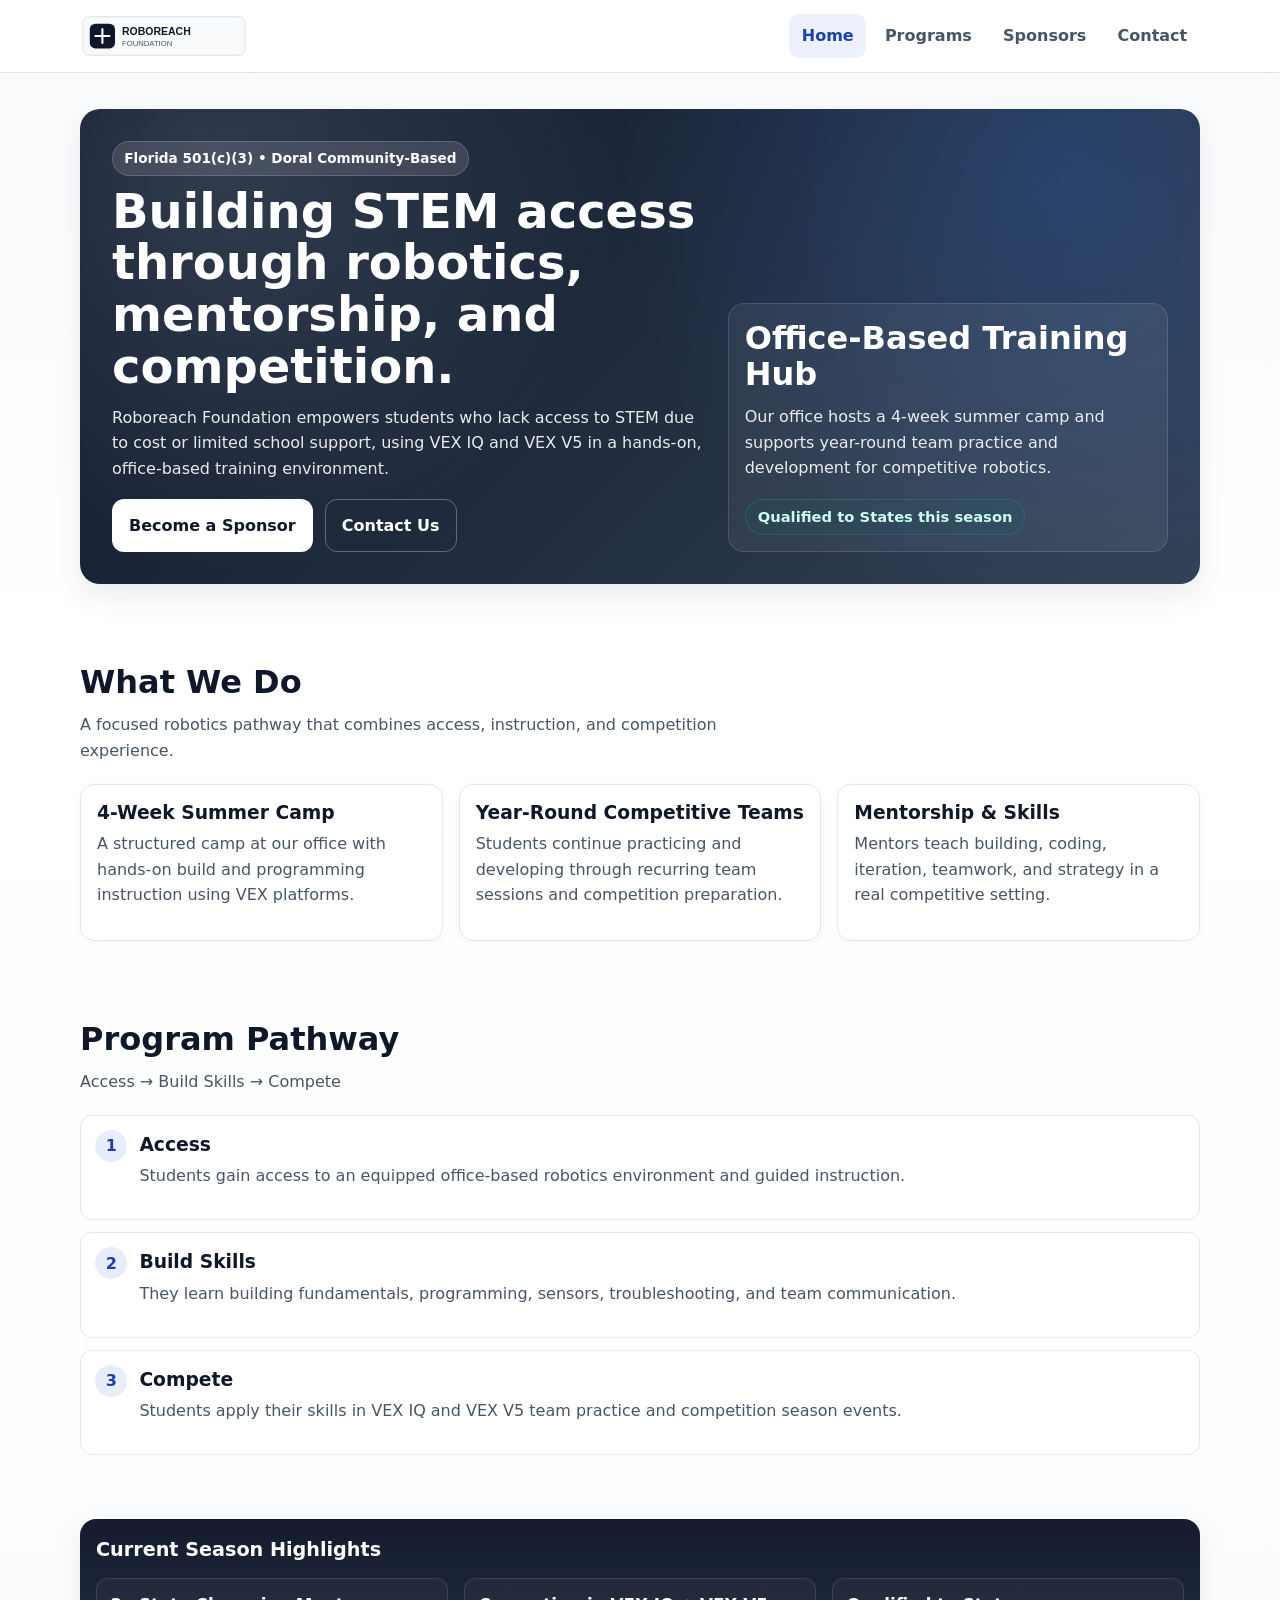
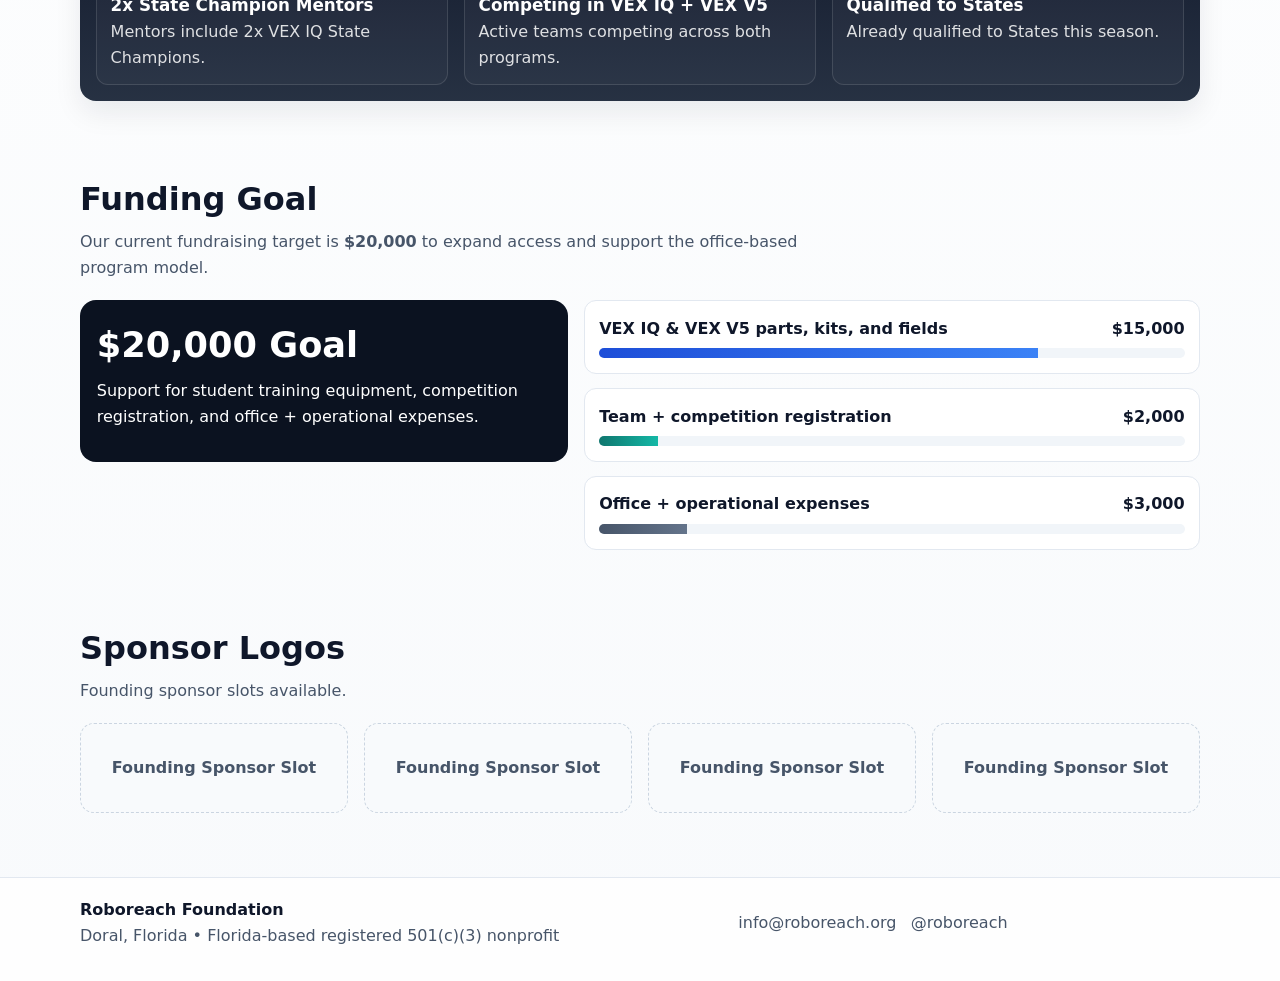
==== index.html @ c22c1e04 "Initial website commit" ====
<!DOCTYPE html>
<html lang="en">
<head>
  <meta charset="UTF-8">
  <meta name="viewport" content="width=device-width, initial-scale=1">
  <title>Roboreach Foundation | STEM Access Through Robotics</title>
  <meta name="description" content="Roboreach Foundation is a Florida-based 501(c)(3) nonprofit in Doral empowering students with STEM access through VEX IQ and VEX V5 camps, team practice, and mentorship.">
  <meta property="og:title" content="Roboreach Foundation">
  <meta property="og:description" content="Sponsor student robotics access in Doral, Florida through hands-on VEX IQ and VEX V5 programs.">
  <meta property="og:type" content="website">
  <meta property="og:url" content="https://www.roboreach.org/">
  <meta property="og:image" content="assets/hero-placeholder.jpg">
  <link rel="stylesheet" href="styles.css">
  <script src="script.js" defer></script>
</head>
<body>
  <a class="skip-link" href="#main-content">Skip to content</a>
  <header class="site-header">
    <div class="container nav-wrap">
      <a class="brand" href="index.html" aria-label="Roboreach Foundation home">
        <img src="assets/logo-placeholder.svg" alt="Roboreach Foundation logo placeholder">
      </a>
      <button class="nav-toggle" aria-expanded="false" aria-controls="site-nav" aria-label="Toggle navigation">
        <span aria-hidden="true"></span>
      </button>
      <nav id="site-nav" class="nav-links" aria-label="Primary navigation">
        <ul>
          <li><a class="active" href="index.html" aria-current="page">Home</a></li>
          <li><a href="programs.html">Programs</a></li>
          <li><a href="sponsors.html">Sponsors</a></li>
          <li><a href="contact.html">Contact</a></li>
        </ul>
      </nav>
    </div>
  </header>

  <main id="main-content">
    <section class="hero section">
      <div class="container">
        <div class="hero-card">
          <div class="hero-grid">
            <div>
              <div class="eyebrow">Florida 501(c)(3) • Doral Community-Based</div>
              <h1>Building STEM access through robotics, mentorship, and competition.</h1>
              <p>
                Roboreach Foundation empowers students who lack access to STEM due to cost or limited school support,
                using VEX IQ and VEX V5 in a hands-on, office-based training environment.
              </p>
              <div class="cta-row">
                <a class="btn btn-primary" href="sponsors.html">Become a Sponsor</a>
                <a class="btn btn-secondary" href="contact.html">Contact Us</a>
              </div>
            </div>
            <aside class="hero-side" aria-label="Program snapshot">
              <h2 class="section-title" style="margin-top:0; color:#fff;">Office-Based Training Hub</h2>
              <p>
                Our office hosts a 4-week summer camp and supports year-round team practice and development for competitive robotics.
              </p>
              <div class="badge-line">Qualified to States this season</div>
            </aside>
          </div>
        </div>
      </div>
    </section>

    <section class="section">
      <div class="container">
        <h2 class="section-title">What We Do</h2>
        <p class="section-subtitle">A focused robotics pathway that combines access, instruction, and competition experience.</p>
        <div class="grid-3">
          <article class="card">
            <h3>4-Week Summer Camp</h3>
            <p class="muted">A structured camp at our office with hands-on build and programming instruction using VEX platforms.</p>
          </article>
          <article class="card">
            <h3>Year-Round Competitive Teams</h3>
            <p class="muted">Students continue practicing and developing through recurring team sessions and competition preparation.</p>
          </article>
          <article class="card">
            <h3>Mentorship &amp; Skills</h3>
            <p class="muted">Mentors teach building, coding, iteration, teamwork, and strategy in a real competitive setting.</p>
          </article>
        </div>
      </div>
    </section>

    <section class="section tight">
      <div class="container">
        <h2 class="section-title">Program Pathway</h2>
        <p class="section-subtitle">Access → Build Skills → Compete</p>
        <div class="pathway">
          <div class="path-step">
            <div class="num" aria-hidden="true">1</div>
            <div>
              <h3>Access</h3>
              <p class="muted">Students gain access to an equipped office-based robotics environment and guided instruction.</p>
            </div>
          </div>
          <div class="path-step">
            <div class="num" aria-hidden="true">2</div>
            <div>
              <h3>Build Skills</h3>
              <p class="muted">They learn building fundamentals, programming, sensors, troubleshooting, and team communication.</p>
            </div>
          </div>
          <div class="path-step">
            <div class="num" aria-hidden="true">3</div>
            <div>
              <h3>Compete</h3>
              <p class="muted">Students apply their skills in VEX IQ and VEX V5 team practice and competition season events.</p>
            </div>
          </div>
        </div>
      </div>
    </section>

    <section class="section tight">
      <div class="container">
        <div class="highlights-strip">
          <h2>Current Season Highlights</h2>
          <div class="highlight-items">
            <div class="highlight-item">
              <strong>2x State Champion Mentors</strong>
              <span style="color:rgba(255,255,255,.85);">Mentors include 2x VEX IQ State Champions.</span>
            </div>
            <div class="highlight-item">
              <strong>Competing in VEX IQ + VEX V5</strong>
              <span style="color:rgba(255,255,255,.85);">Active teams competing across both programs.</span>
            </div>
            <div class="highlight-item">
              <strong>Qualified to States</strong>
              <span style="color:rgba(255,255,255,.85);">Already qualified to States this season.</span>
            </div>
          </div>
        </div>
      </div>
    </section>

    <section class="section">
      <div class="container">
        <h2 class="section-title">Funding Goal</h2>
        <p class="section-subtitle">
          Our current fundraising target is <strong>$20,000</strong> to expand access and support the office-based program model.
        </p>
        <div class="funding-grid">
          <div class="funding-summary">
            <div class="total">$20,000 Goal</div>
            <p>Support for student training equipment, competition registration, and office + operational expenses.</p>
          </div>
          <div class="funding-bars" aria-label="Funding breakdown">
            <div class="bar-row">
              <div class="label"><span>VEX IQ &amp; VEX V5 parts, kits, and fields</span><span>$15,000</span></div>
              <div class="bar-track"><div class="bar-fill" style="width:75%;" aria-hidden="true"></div></div>
            </div>
            <div class="bar-row">
              <div class="label"><span>Team + competition registration</span><span>$2,000</span></div>
              <div class="bar-track"><div class="bar-fill secondary" style="width:10%;" aria-hidden="true"></div></div>
            </div>
            <div class="bar-row">
              <div class="label"><span>Office + operational expenses</span><span>$3,000</span></div>
              <div class="bar-track"><div class="bar-fill tertiary" style="width:15%;" aria-hidden="true"></div></div>
            </div>
          </div>
        </div>
      </div>
    </section>

    <section class="section tight">
      <div class="container">
        <h2 class="section-title">Sponsor Logos</h2>
        <p class="section-subtitle">Founding sponsor slots available.</p>
        <div class="sponsor-logo-grid grid-4">
          <div class="logo-slot">Founding Sponsor Slot</div>
          <div class="logo-slot">Founding Sponsor Slot</div>
          <div class="logo-slot">Founding Sponsor Slot</div>
          <div class="logo-slot">Founding Sponsor Slot</div>
        </div>
      </div>
    </section>
  </main>

  <footer class="site-footer">
    <div class="container footer-grid">
      <div>
        <p><strong>Roboreach Foundation</strong></p>
        <p class="muted">Doral, Florida • Florida-based registered 501(c)(3) nonprofit</p>
      </div>
      <div class="footer-links" aria-label="Contact links">
        <a href="mailto:info@roboreach.org">info@roboreach.org</a>
        <a href="https://instagram.com/roboreach" target="_blank" rel="noopener noreferrer">@roboreach</a>
      </div>
    </div>
  </footer>
</body>
</html>
---- styles.css ----
:root {
  --navy: #0f172a;
  --navy-2: #1e293b;
  --slate: #475569;
  --slate-2: #64748b;
  --line: #e2e8f0;
  --bg: #f8fafc;
  --white: #fff;
  --blue: #1d4ed8;
  --blue-2: #1e40af;
  --teal: #0f766e;
  --radius: 14px;
  --shadow: 0 12px 28px rgba(15, 23, 42, 0.08);
  --max: 1120px;
  --header-h: 72px;
}

*,
*::before,
*::after { box-sizing: border-box; }

html { scroll-behavior: smooth; }
body {
  margin: 0;
  font-family: Inter, ui-sans-serif, system-ui, -apple-system, "Segoe UI", sans-serif;
  color: var(--navy);
  background: linear-gradient(180deg, var(--bg), #fff 26%, var(--bg));
  line-height: 1.6;
}

img, svg { display: block; max-width: 100%; }
a { color: inherit; text-decoration: none; }
ul { margin: 0; padding-left: 1.1rem; }
p { margin: 0 0 1rem; }

.container { width: min(100% - 2rem, var(--max)); margin: 0 auto; }
.section { padding: 3rem 0; }
.section.tight { padding: 2rem 0; }
.section-title { margin: 0 0 .7rem; line-height: 1.15; font-size: clamp(1.35rem, 2vw + .9rem, 2rem); }
.section-subtitle { color: var(--slate); max-width: 72ch; margin-bottom: 1.25rem; }
.muted { color: var(--slate); }
.sr-only {
  position: absolute; width: 1px; height: 1px; padding: 0; margin: -1px; overflow: hidden;
  clip: rect(0,0,0,0); white-space: nowrap; border: 0;
}
.skip-link { position: absolute; left: -9999px; top: auto; }
.skip-link:focus {
  left: 1rem; top: 1rem; z-index: 1000; background: #fff; padding: .5rem .75rem;
  border: 2px solid var(--blue); border-radius: 8px;
}

.site-header {
  position: sticky; top: 0; z-index: 100;
  background: rgba(255,255,255,.92);
  backdrop-filter: blur(8px);
  border-bottom: 1px solid var(--line);
}
.nav-wrap {
  min-height: var(--header-h);
  display: flex; align-items: center; justify-content: space-between; gap: 1rem;
}
.brand img { width: 168px; height: auto; }
.nav-toggle {
  width: 42px; height: 42px; border: 1px solid #cbd5e1; border-radius: 10px; background: #fff; cursor: pointer;
  display: inline-flex; align-items: center; justify-content: center;
}
.nav-toggle span, .nav-toggle span::before, .nav-toggle span::after {
  display: block; width: 18px; height: 2px; background: currentColor; border-radius: 2px; position: relative;
  transition: transform .2s ease, opacity .2s ease;
}
.nav-toggle span::before, .nav-toggle span::after { content: ""; position: absolute; left: 0; }
.nav-toggle span::before { top: -6px; }
.nav-toggle span::after { top: 6px; }
.nav-toggle[aria-expanded="true"] span { background: transparent; }
.nav-toggle[aria-expanded="true"] span::before { transform: translateY(6px) rotate(45deg); }
.nav-toggle[aria-expanded="true"] span::after { transform: translateY(-6px) rotate(-45deg); }

.nav-links {
  display: none; position: absolute; top: calc(var(--header-h) - 1px); left: 0; right: 0;
  background: rgba(255,255,255,.98); border-bottom: 1px solid var(--line); padding: .75rem 1rem 1rem;
}
.nav-links.open { display: block; }
.nav-links ul { list-style: none; padding: 0; margin: 0; display: grid; gap: .35rem; }
.nav-links a {
  display: block; padding: .7rem .85rem; border-radius: 10px; font-weight: 600; color: var(--slate);
  transition: background-color .2s ease, color .2s ease, transform .2s ease;
}
.nav-links a:hover { background: #f1f5f9; color: var(--navy); transform: translateY(-1px); }
.nav-links a.active { background: rgba(29,78,216,.08); color: var(--blue-2); }

.btn {
  display: inline-flex; align-items: center; justify-content: center; gap: .4rem;
  padding: .8rem 1rem; border-radius: 12px; border: 1px solid transparent; font-weight: 700; cursor: pointer;
  transition: transform .2s ease, box-shadow .2s ease, background-color .2s ease, color .2s ease, border-color .2s ease;
}
.btn:hover { transform: translateY(-1px); box-shadow: 0 8px 20px rgba(15,23,42,.12); }
.btn-primary { background: #fff; color: var(--navy); }
.btn-secondary { background: transparent; color: #fff; border-color: rgba(255,255,255,.3); }
.btn-solid { background: var(--blue); color: #fff; }
.btn-outline { background: #fff; color: var(--blue-2); border-color: rgba(29,78,216,.25); }
.cta-row { display: flex; flex-wrap: wrap; gap: .75rem; }

.hero { padding: 2.25rem 0 2rem; }
.hero-card {
  border-radius: 20px; color: #fff; overflow: hidden; box-shadow: var(--shadow);
  background:
    radial-gradient(circle at 88% 15%, rgba(59,130,246,.22), transparent 42%),
    radial-gradient(circle at 12% 12%, rgba(148,163,184,.23), transparent 38%),
    linear-gradient(135deg, var(--navy) 0%, var(--navy-2) 45%, #334155 100%);
}
.hero-grid { display: grid; gap: 1rem; padding: 1.5rem; }
.eyebrow {
  display: inline-flex; align-items: center; gap: .4rem; border-radius: 999px; font-size: .85rem; font-weight: 600;
  padding: .35rem .7rem; background: rgba(255,255,255,.12); border: 1px solid rgba(255,255,255,.16);
}
.hero h1 { margin: .6rem 0 .75rem; line-height: 1.08; font-size: clamp(1.7rem, 4vw + .5rem, 3rem); }
.hero p { margin-bottom: 1.1rem; color: rgba(255,255,255,.9); max-width: 58ch; }
.hero-side {
  background: rgba(255,255,255,.06); border: 1px solid rgba(255,255,255,.12); border-radius: 16px; padding: 1rem;
}
.badge-line {
  display: inline-flex; align-items: center; gap: .5rem; border-radius: 999px; font-weight: 600; font-size: .92rem;
  padding: .35rem .75rem; background: rgba(15,118,110,.12); border: 1px solid rgba(20,184,166,.22); color: #ccfbf1;
}

.grid-2, .grid-3, .grid-4, .highlight-items, .funding-grid, .sponsor-logo-grid, .timeline, .tier-grid, .contact-grid {
  display: grid; gap: 1rem;
}
.card, .timeline-item, .tier-card, .panel, form.contact-form {
  background: #fff; border: 1px solid var(--line); border-radius: var(--radius);
  padding: 1rem; box-shadow: 0 2px 10px rgba(15,23,42,.03);
}
.card, .tier-card {
  transition: transform .2s ease, box-shadow .2s ease, border-color .2s ease;
}
.card:hover, .tier-card:hover {
  transform: translateY(-2px); box-shadow: var(--shadow); border-color: #cbd5e1;
}
.card h3, .timeline-item h3 { margin: 0 0 .45rem; line-height: 1.25; }
.panel {
  border-radius: 18px;
  background: radial-gradient(circle at 90% 10%, rgba(59,130,246,.12), transparent 35%), #fff;
}
.callout {
  border-left: 4px solid var(--blue); background: rgba(29,78,216,.05); border-radius: 0 12px 12px 0; padding: .9rem 1rem;
}
.pathway { display: grid; gap: .75rem; }
.path-step {
  display: grid; grid-template-columns: auto 1fr; gap: .75rem; align-items: start;
  background: #fff; border: 1px solid var(--line); border-radius: 12px; padding: .9rem;
}
.path-step .num {
  width: 2rem; height: 2rem; border-radius: 999px; background: rgba(29,78,216,.1); color: var(--blue-2);
  display: inline-flex; align-items: center; justify-content: center; font-weight: 800;
}
.path-step h3 { margin: 0 0 .2rem; }

.highlights-strip {
  background: linear-gradient(180deg, rgba(15,23,42,.98), rgba(30,41,59,.96));
  color: #fff; border-radius: 16px; padding: 1rem; box-shadow: var(--shadow);
}
.highlights-strip h2 { margin: 0 0 .75rem; font-size: 1.2rem; }
.highlight-item {
  border-radius: 12px; padding: .85rem; background: rgba(255,255,255,.03); border: 1px solid rgba(255,255,255,.12);
}
.highlight-item strong { display: block; font-size: 1.05rem; }

.funding-summary {
  background: #0b1220; color: #fff; border-radius: 16px; padding: 1.05rem;
}
.funding-summary .total { font-size: clamp(1.5rem, 3vw, 2.2rem); font-weight: 800; margin-bottom: .3rem; }
.funding-bars { display: grid; gap: .9rem; }
.bar-row { background: #fff; border: 1px solid var(--line); border-radius: 12px; padding: .9rem; }
.bar-row .label { display: flex; justify-content: space-between; gap: 1rem; font-weight: 700; margin-bottom: .45rem; }
.bar-track { width: 100%; height: 10px; background: #f1f5f9; border-radius: 999px; overflow: hidden; }
.bar-fill { height: 100%; background: linear-gradient(90deg, #1d4ed8, #3b82f6); }
.bar-fill.secondary { background: linear-gradient(90deg, #0f766e, #14b8a6); }
.bar-fill.tertiary { background: linear-gradient(90deg, #475569, #64748b); }

.logo-slot {
  border: 1.5px dashed #cbd5e1; border-radius: 14px; min-height: 90px; display: flex;
  align-items: center; justify-content: center; text-align: center; padding: .75rem; font-weight: 600; color: var(--slate);
  background: rgba(248,250,252,.8);
}

.tier-card.featured { border-color: rgba(29,78,216,.28); box-shadow: 0 10px 24px rgba(29,78,216,.08); }
.tier-header { display: flex; justify-content: space-between; align-items: baseline; gap: .75rem; margin-bottom: .5rem; }
.tier-price { color: var(--blue-2); font-weight: 800; }
.tier-list li + li { margin-top: .35rem; }

.role-list { display: flex; flex-wrap: wrap; gap: .5rem; }
.pill {
  border-radius: 999px; padding: .4rem .75rem; background: #f1f5f9; border: 1px solid var(--line); font-weight: 600; font-size: .92rem;
}

.field { display: grid; gap: .35rem; margin-bottom: .85rem; }
.field label { font-weight: 600; }
.field input, .field textarea {
  width: 100%; border: 1px solid #cbd5e1; border-radius: 10px; padding: .75rem .8rem; font: inherit; color: var(--navy);
  background: #fff; transition: border-color .2s ease, box-shadow .2s ease;
}
.field textarea { min-height: 140px; resize: vertical; }
.field input:focus, .field textarea:focus {
  outline: none; border-color: var(--blue); box-shadow: 0 0 0 3px rgba(29,78,216,.12);
}
.helper { color: var(--slate); font-size: .92rem; }

.nav-toggle:focus-visible, .nav-links a:focus-visible, .btn:focus-visible, input:focus-visible, textarea:focus-visible {
  outline: 3px solid rgba(29,78,216,.35); outline-offset: 2px;
}

.site-footer { margin-top: 2rem; border-top: 1px solid var(--line); background: rgba(255,255,255,.86); }
.footer-grid { display: grid; gap: .75rem; padding: 1.2rem 0 2rem; }
.footer-grid p { margin: 0; }
.footer-links { display: flex; flex-wrap: wrap; gap: .9rem; color: var(--slate); }
.footer-links a:hover { color: var(--blue-2); }

@media (min-width: 700px) {
  .grid-2 { grid-template-columns: repeat(2, minmax(0, 1fr)); }
  .grid-3 { grid-template-columns: repeat(3, minmax(0, 1fr)); }
  .grid-4 { grid-template-columns: repeat(4, minmax(0, 1fr)); }
  .highlight-items { grid-template-columns: repeat(3, minmax(0, 1fr)); }
  .funding-grid { grid-template-columns: .95fr 1.2fr; align-items: start; }
  .timeline, .tier-grid { grid-template-columns: repeat(2, minmax(0, 1fr)); }
  .sponsor-logo-grid { grid-template-columns: repeat(2, minmax(0, 1fr)); }
  .contact-grid { grid-template-columns: 1.15fr .85fr; align-items: start; }
  .footer-grid { grid-template-columns: 1.4fr 1fr; align-items: center; }
}

@media (min-width: 900px) {
  .nav-toggle { display: none; }
  .nav-links {
    display: block; position: static; padding: 0; border: 0; background: transparent;
  }
  .nav-links ul { display: flex; gap: .35rem; }
  .nav-links a { padding: .6rem .8rem; }
  .hero-grid { grid-template-columns: 1.15fr .85fr; align-items: end; padding: 2rem; gap: 1.25rem; }
  .sponsor-logo-grid.grid-4 { grid-template-columns: repeat(4, minmax(0, 1fr)); }
}

@media (prefers-reduced-motion: reduce) {
  html { scroll-behavior: auto; }
  *, *::before, *::after {
    animation-duration: .01ms !important;
    animation-iteration-count: 1 !important;
    transition-duration: .01ms !important;
  }
}
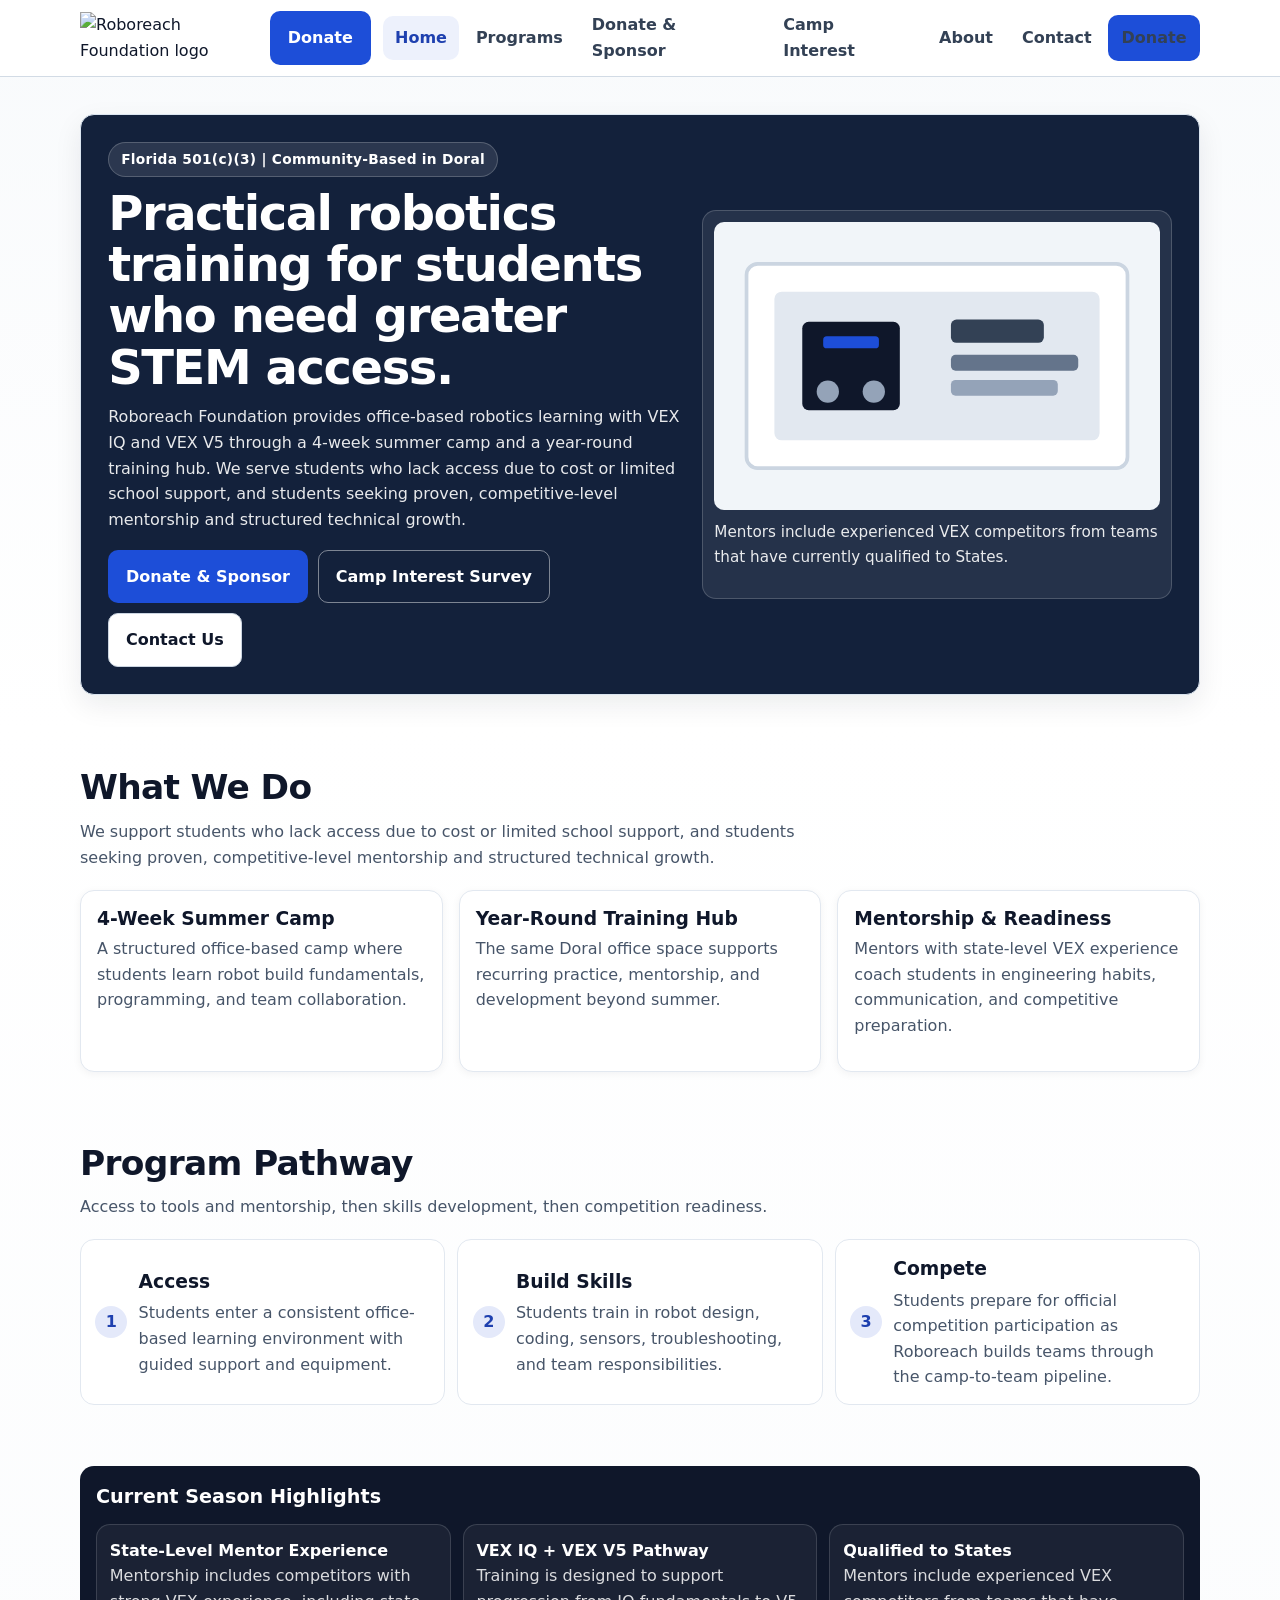
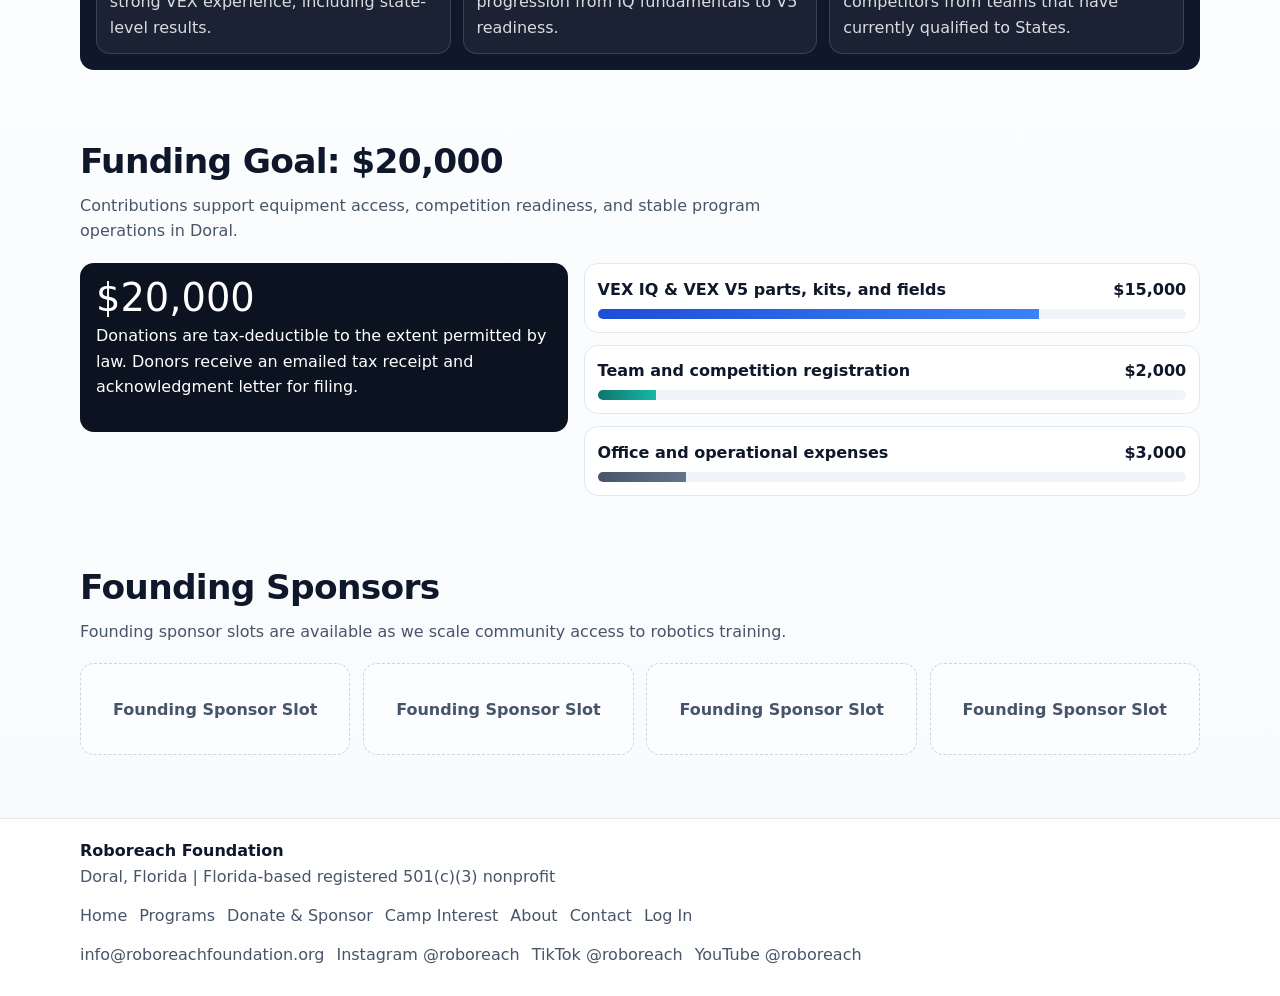
==== commit 48495e70: "Admin login, UI changes, New pages close to done" ====
--- a/index.html
+++ b/index.html
@@ -3,60 +3,67 @@
 <head>
   <meta charset="UTF-8">
   <meta name="viewport" content="width=device-width, initial-scale=1">
-  <title>Roboreach Foundation | STEM Access Through Robotics</title>
-  <meta name="description" content="Roboreach Foundation is a Florida-based 501(c)(3) nonprofit in Doral empowering students with STEM access through VEX IQ and VEX V5 camps, team practice, and mentorship.">
-  <meta property="og:title" content="Roboreach Foundation">
-  <meta property="og:description" content="Sponsor student robotics access in Doral, Florida through hands-on VEX IQ and VEX V5 programs.">
+  <title>Roboreach Foundation | STEM Access in Doral, Florida</title>
+  <meta name="description" content="Roboreach Foundation is a Florida 501(c)(3) nonprofit in Doral expanding STEM access through VEX IQ and VEX V5 camp-based training and mentorship.">
+  <meta property="og:title" content="Roboreach Foundation | STEM Access in Doral, Florida">
+  <meta property="og:description" content="Support Roboreach Foundation's camp-to-team pipeline and robotics mentorship for students with limited STEM access.">
   <meta property="og:type" content="website">
   <meta property="og:url" content="https://www.roboreach.org/">
-  <meta property="og:image" content="assets/hero-placeholder.jpg">
+  <meta property="og:image" content="assets/hero-robotics.svg">
   <link rel="stylesheet" href="styles.css">
   <script src="script.js" defer></script>
 </head>
 <body>
   <a class="skip-link" href="#main-content">Skip to content</a>
+
   <header class="site-header">
     <div class="container nav-wrap">
       <a class="brand" href="index.html" aria-label="Roboreach Foundation home">
-        <img src="assets/logo-placeholder.svg" alt="Roboreach Foundation logo placeholder">
+        <img src="assets/logo-placeholder.svg" alt="Roboreach Foundation logo">
       </a>
-      <button class="nav-toggle" aria-expanded="false" aria-controls="site-nav" aria-label="Toggle navigation">
-        <span aria-hidden="true"></span>
-      </button>
+      <div class="nav-right">
+        <button class="nav-toggle" aria-expanded="false" aria-controls="site-nav" aria-label="Toggle navigation">
+          <span aria-hidden="true"></span>
+        </button>
+        <a class="btn btn-primary nav-donate-btn" href="sponsors.html">Donate</a>
+      </div>
       <nav id="site-nav" class="nav-links" aria-label="Primary navigation">
         <ul>
           <li><a class="active" href="index.html" aria-current="page">Home</a></li>
           <li><a href="programs.html">Programs</a></li>
-          <li><a href="sponsors.html">Sponsors</a></li>
+          <li><a href="sponsors.html">Donate &amp; Sponsor</a></li>
+          <li><a href="camp-interest.html">Camp Interest</a></li>
+          <li><a href="about.html">About</a></li>
           <li><a href="contact.html">Contact</a></li>
+          <li><a class="btn btn-primary" href="sponsors.html">Donate</a></li>
         </ul>
       </nav>
     </div>
   </header>
 
   <main id="main-content">
-    <section class="hero section">
+    <section class="hero">
       <div class="container">
         <div class="hero-card">
           <div class="hero-grid">
             <div>
-              <div class="eyebrow">Florida 501(c)(3) • Doral Community-Based</div>
-              <h1>Building STEM access through robotics, mentorship, and competition.</h1>
+              <div class="hero-kicker">Florida 501(c)(3) | Community-Based in Doral</div>
+              <h1>Practical robotics training for students who need greater STEM access.</h1>
               <p>
-                Roboreach Foundation empowers students who lack access to STEM due to cost or limited school support,
-                using VEX IQ and VEX V5 in a hands-on, office-based training environment.
+                Roboreach Foundation provides office-based robotics learning with VEX IQ and VEX V5 through a 4-week summer camp and a year-round training hub.
+                We serve students who lack access due to cost or limited school support, and students seeking proven, competitive-level mentorship and structured technical growth.
               </p>
               <div class="cta-row">
-                <a class="btn btn-primary" href="sponsors.html">Become a Sponsor</a>
+                <a class="btn btn-primary" href="sponsors.html">Donate &amp; Sponsor</a>
+                <a class="btn btn-ghost" href="camp-interest.html">Camp Interest Survey</a>
                 <a class="btn btn-secondary" href="contact.html">Contact Us</a>
               </div>
             </div>
-            <aside class="hero-side" aria-label="Program snapshot">
-              <h2 class="section-title" style="margin-top:0; color:#fff;">Office-Based Training Hub</h2>
-              <p>
-                Our office hosts a 4-week summer camp and supports year-round team practice and development for competitive robotics.
+            <aside class="hero-media" aria-label="Robotics program visual">
+              <img src="assets/hero-robotics.svg" alt="Illustration of robotics training and field setup">
+              <p class="hero-caption">
+                Mentors include experienced VEX competitors from teams that have currently qualified to States.
               </p>
-              <div class="badge-line">Qualified to States this season</div>
             </aside>
           </div>
         </div>
@@ -66,110 +73,118 @@
     <section class="section">
       <div class="container">
         <h2 class="section-title">What We Do</h2>
-        <p class="section-subtitle">A focused robotics pathway that combines access, instruction, and competition experience.</p>
+        <p class="section-subtitle">
+          We support students who lack access due to cost or limited school support, and students seeking proven, competitive-level mentorship and structured technical growth.
+        </p>
         <div class="grid-3">
           <article class="card">
             <h3>4-Week Summer Camp</h3>
-            <p class="muted">A structured camp at our office with hands-on build and programming instruction using VEX platforms.</p>
+            <p class="muted">
+              A structured office-based camp where students learn robot build fundamentals, programming, and team collaboration.
+            </p>
           </article>
           <article class="card">
-            <h3>Year-Round Competitive Teams</h3>
-            <p class="muted">Students continue practicing and developing through recurring team sessions and competition preparation.</p>
+            <h3>Year-Round Training Hub</h3>
+            <p class="muted">
+              The same Doral office space supports recurring practice, mentorship, and development beyond summer.
+            </p>
           </article>
           <article class="card">
-            <h3>Mentorship &amp; Skills</h3>
-            <p class="muted">Mentors teach building, coding, iteration, teamwork, and strategy in a real competitive setting.</p>
-          </article>
-        </div>
-      </div>
-    </section>
-
-    <section class="section tight">
+            <h3>Mentorship &amp; Readiness</h3>
+            <p class="muted">
+              Mentors with state-level VEX experience coach students in engineering habits, communication, and competitive preparation.
+            </p>
+          </article>
+        </div>
+      </div>
+    </section>
+
+    <section class="section section-tight">
       <div class="container">
         <h2 class="section-title">Program Pathway</h2>
-        <p class="section-subtitle">Access → Build Skills → Compete</p>
+        <p class="section-subtitle">Access to tools and mentorship, then skills development, then competition readiness.</p>
         <div class="pathway">
-          <div class="path-step">
-            <div class="num" aria-hidden="true">1</div>
+          <article class="path-step">
+            <div class="path-num" aria-hidden="true">1</div>
             <div>
               <h3>Access</h3>
-              <p class="muted">Students gain access to an equipped office-based robotics environment and guided instruction.</p>
-            </div>
+              <p class="muted">Students enter a consistent office-based learning environment with guided support and equipment.</p>
+            </div>
+          </article>
+          <article class="path-step">
+            <div class="path-num" aria-hidden="true">2</div>
+            <div>
+              <h3>Build Skills</h3>
+              <p class="muted">Students train in robot design, coding, sensors, troubleshooting, and team responsibilities.</p>
+            </div>
+          </article>
+          <article class="path-step">
+            <div class="path-num" aria-hidden="true">3</div>
+            <div>
+              <h3>Compete</h3>
+              <p class="muted">Students prepare for official competition participation as Roboreach builds teams through the camp-to-team pipeline.</p>
+            </div>
+          </article>
+        </div>
+      </div>
+    </section>
+
+    <section class="section section-tight">
+      <div class="container">
+        <div class="strip">
+          <h2>Current Season Highlights</h2>
+          <div class="strip-grid">
+            <article class="strip-item">
+              <strong>State-Level Mentor Experience</strong>
+              <span class="muted" style="color: rgba(255,255,255,0.84);">Mentorship includes competitors with strong VEX experience, including state-level results.</span>
+            </article>
+            <article class="strip-item">
+              <strong>VEX IQ + VEX V5 Pathway</strong>
+              <span class="muted" style="color: rgba(255,255,255,0.84);">Training is designed to support progression from IQ fundamentals to V5 readiness.</span>
+            </article>
+            <article class="strip-item">
+              <strong>Qualified to States</strong>
+              <span class="muted" style="color: rgba(255,255,255,0.84);">Mentors include experienced VEX competitors from teams that have currently qualified to States.</span>
+            </article>
           </div>
-          <div class="path-step">
-            <div class="num" aria-hidden="true">2</div>
-            <div>
-              <h3>Build Skills</h3>
-              <p class="muted">They learn building fundamentals, programming, sensors, troubleshooting, and team communication.</p>
-            </div>
+        </div>
+      </div>
+    </section>
+
+    <section class="section">
+      <div class="container">
+        <h2 class="section-title">Funding Goal: $20,000</h2>
+        <p class="section-subtitle">
+          Contributions support equipment access, competition readiness, and stable program operations in Doral.
+        </p>
+        <div class="funding-wrap">
+          <article class="funding-summary">
+            <p class="funding-total">$20,000</p>
+            <p>Donations are tax-deductible to the extent permitted by law. Donors receive an emailed tax receipt and acknowledgment letter for filing.</p>
+          </article>
+          <div class="funding-bars" aria-label="Funding goal breakdown">
+            <article class="funding-bar">
+              <div class="bar-label"><span>VEX IQ &amp; VEX V5 parts, kits, and fields</span><span>$15,000</span></div>
+              <div class="bar-track"><div class="bar-fill" style="width:75%;" aria-hidden="true"></div></div>
+            </article>
+            <article class="funding-bar">
+              <div class="bar-label"><span>Team and competition registration</span><span>$2,000</span></div>
+              <div class="bar-track"><div class="bar-fill bar-fill-secondary" style="width:10%;" aria-hidden="true"></div></div>
+            </article>
+            <article class="funding-bar">
+              <div class="bar-label"><span>Office and operational expenses</span><span>$3,000</span></div>
+              <div class="bar-track"><div class="bar-fill bar-fill-tertiary" style="width:15%;" aria-hidden="true"></div></div>
+            </article>
           </div>
-          <div class="path-step">
-            <div class="num" aria-hidden="true">3</div>
-            <div>
-              <h3>Compete</h3>
-              <p class="muted">Students apply their skills in VEX IQ and VEX V5 team practice and competition season events.</p>
-            </div>
-          </div>
-        </div>
-      </div>
-    </section>
-
-    <section class="section tight">
-      <div class="container">
-        <div class="highlights-strip">
-          <h2>Current Season Highlights</h2>
-          <div class="highlight-items">
-            <div class="highlight-item">
-              <strong>2x State Champion Mentors</strong>
-              <span style="color:rgba(255,255,255,.85);">Mentors include 2x VEX IQ State Champions.</span>
-            </div>
-            <div class="highlight-item">
-              <strong>Competing in VEX IQ + VEX V5</strong>
-              <span style="color:rgba(255,255,255,.85);">Active teams competing across both programs.</span>
-            </div>
-            <div class="highlight-item">
-              <strong>Qualified to States</strong>
-              <span style="color:rgba(255,255,255,.85);">Already qualified to States this season.</span>
-            </div>
-          </div>
-        </div>
-      </div>
-    </section>
-
-    <section class="section">
-      <div class="container">
-        <h2 class="section-title">Funding Goal</h2>
-        <p class="section-subtitle">
-          Our current fundraising target is <strong>$20,000</strong> to expand access and support the office-based program model.
-        </p>
-        <div class="funding-grid">
-          <div class="funding-summary">
-            <div class="total">$20,000 Goal</div>
-            <p>Support for student training equipment, competition registration, and office + operational expenses.</p>
-          </div>
-          <div class="funding-bars" aria-label="Funding breakdown">
-            <div class="bar-row">
-              <div class="label"><span>VEX IQ &amp; VEX V5 parts, kits, and fields</span><span>$15,000</span></div>
-              <div class="bar-track"><div class="bar-fill" style="width:75%;" aria-hidden="true"></div></div>
-            </div>
-            <div class="bar-row">
-              <div class="label"><span>Team + competition registration</span><span>$2,000</span></div>
-              <div class="bar-track"><div class="bar-fill secondary" style="width:10%;" aria-hidden="true"></div></div>
-            </div>
-            <div class="bar-row">
-              <div class="label"><span>Office + operational expenses</span><span>$3,000</span></div>
-              <div class="bar-track"><div class="bar-fill tertiary" style="width:15%;" aria-hidden="true"></div></div>
-            </div>
-          </div>
-        </div>
-      </div>
-    </section>
-
-    <section class="section tight">
-      <div class="container">
-        <h2 class="section-title">Sponsor Logos</h2>
-        <p class="section-subtitle">Founding sponsor slots available.</p>
-        <div class="sponsor-logo-grid grid-4">
+        </div>
+      </div>
+    </section>
+
+    <section class="section section-tight">
+      <div class="container">
+        <h2 class="section-title">Founding Sponsors</h2>
+        <p class="section-subtitle">Founding sponsor slots are available as we scale community access to robotics training.</p>
+        <div class="logos-grid">
           <div class="logo-slot">Founding Sponsor Slot</div>
           <div class="logo-slot">Founding Sponsor Slot</div>
           <div class="logo-slot">Founding Sponsor Slot</div>
@@ -183,11 +198,22 @@
     <div class="container footer-grid">
       <div>
         <p><strong>Roboreach Foundation</strong></p>
-        <p class="muted">Doral, Florida • Florida-based registered 501(c)(3) nonprofit</p>
-      </div>
-      <div class="footer-links" aria-label="Contact links">
-        <a href="mailto:info@roboreach.org">info@roboreach.org</a>
-        <a href="https://instagram.com/roboreach" target="_blank" rel="noopener noreferrer">@roboreach</a>
+        <p class="muted">Doral, Florida | Florida-based registered 501(c)(3) nonprofit</p>
+      </div>
+      <div class="footer-links" aria-label="Footer navigation">
+        <a href="index.html">Home</a>
+        <a href="programs.html">Programs</a>
+        <a href="sponsors.html">Donate &amp; Sponsor</a>
+        <a href="camp-interest.html">Camp Interest</a>
+        <a href="about.html">About</a>
+        <a href="contact.html">Contact</a>
+        <a href="admin-login.html">Log In</a>
+      </div>
+      <div class="footer-socials" aria-label="Social links">
+        <a href="mailto:info@roboreachfoundation.org">info@roboreachfoundation.org</a>
+        <a href="https://instagram.com/roboreach" target="_blank" rel="noopener noreferrer">Instagram @roboreach</a>
+        <a href="https://tiktok.com/@roboreach" target="_blank" rel="noopener noreferrer">TikTok @roboreach</a>
+        <a href="https://youtube.com/@roboreach" target="_blank" rel="noopener noreferrer">YouTube @roboreach</a>
       </div>
     </div>
   </footer>
--- a/styles.css
+++ b/styles.css
@@ -1,248 +1,989 @@
 :root {
-  --navy: #0f172a;
-  --navy-2: #1e293b;
-  --slate: #475569;
-  --slate-2: #64748b;
-  --line: #e2e8f0;
-  --bg: #f8fafc;
-  --white: #fff;
-  --blue: #1d4ed8;
-  --blue-2: #1e40af;
+  --navy-950: #0b1220;
+  --navy-900: #0f172a;
+  --navy-800: #1e293b;
+  --slate-700: #334155;
+  --slate-600: #475569;
+  --slate-500: #64748b;
+  --slate-300: #cbd5e1;
+  --slate-200: #e2e8f0;
+  --slate-100: #f1f5f9;
+  --white: #ffffff;
+  --accent: #1d4ed8;
+  --accent-700: #1e40af;
   --teal: #0f766e;
+  --success-bg: #ecfeff;
+  --danger: #b91c1c;
+  --radius-sm: 10px;
   --radius: 14px;
-  --shadow: 0 12px 28px rgba(15, 23, 42, 0.08);
-  --max: 1120px;
-  --header-h: 72px;
+  --radius-lg: 14px;
+  --shadow-sm: 0 2px 8px rgba(15, 23, 42, 0.05);
+  --shadow-md: 0 10px 28px rgba(15, 23, 42, 0.08);
+  --max-width: 1120px;
+  --header-h: 76px;
 }
 
 *,
 *::before,
-*::after { box-sizing: border-box; }
-
-html { scroll-behavior: smooth; }
+*::after {
+  box-sizing: border-box;
+}
+
+html {
+  scroll-behavior: smooth;
+}
+
 body {
   margin: 0;
-  font-family: Inter, ui-sans-serif, system-ui, -apple-system, "Segoe UI", sans-serif;
-  color: var(--navy);
-  background: linear-gradient(180deg, var(--bg), #fff 26%, var(--bg));
+  font-family: Inter, ui-sans-serif, system-ui, -apple-system, BlinkMacSystemFont, "Segoe UI", sans-serif;
+  color: var(--navy-900);
+  background: linear-gradient(180deg, #f8fafc, #ffffff 28%, #f8fafc);
   line-height: 1.6;
 }
 
-img, svg { display: block; max-width: 100%; }
-a { color: inherit; text-decoration: none; }
-ul { margin: 0; padding-left: 1.1rem; }
-p { margin: 0 0 1rem; }
-
-.container { width: min(100% - 2rem, var(--max)); margin: 0 auto; }
-.section { padding: 3rem 0; }
-.section.tight { padding: 2rem 0; }
-.section-title { margin: 0 0 .7rem; line-height: 1.15; font-size: clamp(1.35rem, 2vw + .9rem, 2rem); }
-.section-subtitle { color: var(--slate); max-width: 72ch; margin-bottom: 1.25rem; }
-.muted { color: var(--slate); }
-.sr-only {
-  position: absolute; width: 1px; height: 1px; padding: 0; margin: -1px; overflow: hidden;
-  clip: rect(0,0,0,0); white-space: nowrap; border: 0;
-}
-.skip-link { position: absolute; left: -9999px; top: auto; }
+img,
+svg {
+  display: block;
+  max-width: 100%;
+}
+
+a {
+  color: inherit;
+  text-decoration: none;
+}
+
+ul {
+  margin: 0;
+  padding-left: 1.1rem;
+}
+
+p {
+  margin: 0 0 1rem;
+}
+
+.container {
+  width: min(100% - 2rem, var(--max-width));
+  margin: 0 auto;
+}
+
+.section {
+  padding: 2.6rem 0;
+}
+
+.section-tight {
+  padding: 1.9rem 0;
+}
+
+.section-title {
+  margin: 0 0 0.7rem;
+  line-height: 1.15;
+  font-size: clamp(1.45rem, 2vw + 0.9rem, 2.15rem);
+  letter-spacing: -0.02em;
+}
+
+.section-subtitle {
+  color: var(--slate-600);
+  max-width: 74ch;
+  margin-bottom: 1.2rem;
+}
+
+.muted {
+  color: var(--slate-600);
+}
+
+.skip-link {
+  position: absolute;
+  left: -9999px;
+  top: auto;
+}
+
 .skip-link:focus {
-  left: 1rem; top: 1rem; z-index: 1000; background: #fff; padding: .5rem .75rem;
-  border: 2px solid var(--blue); border-radius: 8px;
+  left: 1rem;
+  top: 1rem;
+  z-index: 1000;
+  background: var(--white);
+  border: 2px solid var(--accent);
+  border-radius: 8px;
+  padding: 0.45rem 0.75rem;
 }
 
 .site-header {
-  position: sticky; top: 0; z-index: 100;
-  background: rgba(255,255,255,.92);
+  position: sticky;
+  top: 0;
+  z-index: 200;
+  background: rgba(255, 255, 255, 0.95);
   backdrop-filter: blur(8px);
-  border-bottom: 1px solid var(--line);
-}
+  border-bottom: 1px solid rgba(203, 213, 225, 0.85);
+}
+
 .nav-wrap {
   min-height: var(--header-h);
-  display: flex; align-items: center; justify-content: space-between; gap: 1rem;
-}
-.brand img { width: 168px; height: auto; }
+  display: flex;
+  align-items: center;
+  justify-content: space-between;
+  gap: 0.75rem;
+}
+
+.brand img {
+  width: 178px;
+  height: auto;
+}
+
+.nav-right {
+  display: flex;
+  align-items: center;
+  gap: 0.6rem;
+}
+
 .nav-toggle {
-  width: 42px; height: 42px; border: 1px solid #cbd5e1; border-radius: 10px; background: #fff; cursor: pointer;
-  display: inline-flex; align-items: center; justify-content: center;
-}
-.nav-toggle span, .nav-toggle span::before, .nav-toggle span::after {
-  display: block; width: 18px; height: 2px; background: currentColor; border-radius: 2px; position: relative;
-  transition: transform .2s ease, opacity .2s ease;
-}
-.nav-toggle span::before, .nav-toggle span::after { content: ""; position: absolute; left: 0; }
-.nav-toggle span::before { top: -6px; }
-.nav-toggle span::after { top: 6px; }
-.nav-toggle[aria-expanded="true"] span { background: transparent; }
-.nav-toggle[aria-expanded="true"] span::before { transform: translateY(6px) rotate(45deg); }
-.nav-toggle[aria-expanded="true"] span::after { transform: translateY(-6px) rotate(-45deg); }
+  width: 42px;
+  height: 42px;
+  display: inline-flex;
+  align-items: center;
+  justify-content: center;
+  background: var(--white);
+  color: var(--navy-900);
+  border: 1px solid var(--slate-300);
+  border-radius: 10px;
+  cursor: pointer;
+}
+
+.nav-toggle span,
+.nav-toggle span::before,
+.nav-toggle span::after {
+  width: 18px;
+  height: 2px;
+  background: currentColor;
+  display: block;
+  position: relative;
+  border-radius: 2px;
+  transition: transform 0.2s ease, opacity 0.2s ease;
+}
+
+.nav-toggle span::before,
+.nav-toggle span::after {
+  content: "";
+  position: absolute;
+  left: 0;
+}
+
+.nav-toggle span::before {
+  top: -6px;
+}
+
+.nav-toggle span::after {
+  top: 6px;
+}
+
+.nav-toggle[aria-expanded="true"] span {
+  background: transparent;
+}
+
+.nav-toggle[aria-expanded="true"] span::before {
+  transform: translateY(6px) rotate(45deg);
+}
+
+.nav-toggle[aria-expanded="true"] span::after {
+  transform: translateY(-6px) rotate(-45deg);
+}
 
 .nav-links {
-  display: none; position: absolute; top: calc(var(--header-h) - 1px); left: 0; right: 0;
-  background: rgba(255,255,255,.98); border-bottom: 1px solid var(--line); padding: .75rem 1rem 1rem;
-}
-.nav-links.open { display: block; }
-.nav-links ul { list-style: none; padding: 0; margin: 0; display: grid; gap: .35rem; }
+  display: none;
+  position: absolute;
+  top: calc(var(--header-h) - 1px);
+  left: 0;
+  right: 0;
+  background: rgba(255, 255, 255, 0.98);
+  border-bottom: 1px solid var(--slate-200);
+  padding: 0.75rem 1rem 1rem;
+}
+
+.nav-links.open {
+  display: block;
+}
+
+.nav-links ul {
+  list-style: none;
+  padding: 0;
+  margin: 0;
+  display: grid;
+  gap: 0.35rem;
+}
+
 .nav-links a {
-  display: block; padding: .7rem .85rem; border-radius: 10px; font-weight: 600; color: var(--slate);
-  transition: background-color .2s ease, color .2s ease, transform .2s ease;
-}
-.nav-links a:hover { background: #f1f5f9; color: var(--navy); transform: translateY(-1px); }
-.nav-links a.active { background: rgba(29,78,216,.08); color: var(--blue-2); }
+  display: block;
+  padding: 0.7rem 0.85rem;
+  border-radius: 10px;
+  color: var(--slate-700);
+  font-weight: 600;
+  transition: color 0.2s ease, background-color 0.2s ease;
+}
+
+.nav-links a:hover {
+  color: var(--navy-950);
+  background: var(--slate-100);
+}
+
+.nav-links a.active {
+  color: var(--accent-700);
+  background: rgba(29, 78, 216, 0.08);
+}
+
+.nav-donate-btn {
+  display: none;
+}
 
 .btn {
-  display: inline-flex; align-items: center; justify-content: center; gap: .4rem;
-  padding: .8rem 1rem; border-radius: 12px; border: 1px solid transparent; font-weight: 700; cursor: pointer;
-  transition: transform .2s ease, box-shadow .2s ease, background-color .2s ease, color .2s ease, border-color .2s ease;
-}
-.btn:hover { transform: translateY(-1px); box-shadow: 0 8px 20px rgba(15,23,42,.12); }
-.btn-primary { background: #fff; color: var(--navy); }
-.btn-secondary { background: transparent; color: #fff; border-color: rgba(255,255,255,.3); }
-.btn-solid { background: var(--blue); color: #fff; }
-.btn-outline { background: #fff; color: var(--blue-2); border-color: rgba(29,78,216,.25); }
-.cta-row { display: flex; flex-wrap: wrap; gap: .75rem; }
-
-.hero { padding: 2.25rem 0 2rem; }
+  display: inline-flex;
+  align-items: center;
+  justify-content: center;
+  padding: 0.8rem 1.05rem;
+  border: 1px solid transparent;
+  border-radius: var(--radius-sm);
+  font-weight: 700;
+  cursor: pointer;
+  transition: transform 0.18s ease, box-shadow 0.18s ease, background-color 0.18s ease, color 0.18s ease;
+}
+
+.btn:hover {
+  transform: translateY(-1px);
+  box-shadow: var(--shadow-sm);
+}
+
+.btn-primary {
+  background: var(--accent);
+  color: var(--white);
+}
+
+.btn-primary:hover {
+  background: var(--accent-700);
+}
+
+.btn-secondary {
+  border-color: var(--slate-300);
+  background: var(--white);
+  color: var(--navy-900);
+}
+
+.btn-ghost {
+  border-color: rgba(255, 255, 255, 0.45);
+  color: var(--white);
+  background: transparent;
+}
+
+.hero {
+  padding: 2.3rem 0 2rem;
+}
+
 .hero-card {
-  border-radius: 20px; color: #fff; overflow: hidden; box-shadow: var(--shadow);
-  background:
-    radial-gradient(circle at 88% 15%, rgba(59,130,246,.22), transparent 42%),
-    radial-gradient(circle at 12% 12%, rgba(148,163,184,.23), transparent 38%),
-    linear-gradient(135deg, var(--navy) 0%, var(--navy-2) 45%, #334155 100%);
-}
-.hero-grid { display: grid; gap: 1rem; padding: 1.5rem; }
+  border: 1px solid #dbe5f0;
+  border-radius: var(--radius);
+  overflow: hidden;
+  background: #13213b;
+  color: var(--white);
+  box-shadow: var(--shadow-md);
+}
+
+.hero-grid {
+  display: grid;
+  gap: 1.25rem;
+  padding: 1.4rem;
+}
+
+.hero-kicker {
+  display: inline-flex;
+  align-items: center;
+  font-size: 0.86rem;
+  font-weight: 700;
+  letter-spacing: 0.02em;
+  border: 1px solid rgba(255, 255, 255, 0.2);
+  background: rgba(255, 255, 255, 0.1);
+  border-radius: 999px;
+  padding: 0.33rem 0.75rem;
+}
+
+.hero h1 {
+  margin: 0.7rem 0 0.7rem;
+  line-height: 1.07;
+  font-size: clamp(1.85rem, 4vw + 0.5rem, 3rem);
+  letter-spacing: -0.03em;
+}
+
+.hero p {
+  color: rgba(255, 255, 255, 0.9);
+  max-width: 58ch;
+  margin-bottom: 1.1rem;
+}
+
+.cta-row {
+  display: flex;
+  flex-wrap: wrap;
+  gap: 0.65rem;
+}
+
+.hero-media {
+  background: rgba(255, 255, 255, 0.08);
+  border: 1px solid rgba(255, 255, 255, 0.18);
+  border-radius: var(--radius);
+  padding: 0.7rem;
+}
+
+.hero-media img {
+  width: 100%;
+  border-radius: var(--radius-sm);
+}
+
+.hero-caption {
+  margin-top: 0.65rem;
+  margin-bottom: 0;
+  color: rgba(255, 255, 255, 0.88);
+  font-size: 0.95rem;
+}
+
+.grid-2,
+.grid-3,
+.grid-4 {
+  display: grid;
+  gap: 1rem;
+}
+
+.card {
+  background: var(--white);
+  border: 1px solid var(--slate-200);
+  border-radius: var(--radius);
+  padding: 1rem;
+  box-shadow: var(--shadow-sm);
+}
+
+.card h3 {
+  margin: 0 0 0.4rem;
+  line-height: 1.24;
+}
+
+.pathway {
+  display: grid;
+  gap: 0.75rem;
+}
+
+.path-step {
+  border: 1px solid var(--slate-200);
+  border-radius: var(--radius);
+  background: var(--white);
+  padding: 0.9rem;
+  display: grid;
+  grid-template-columns: auto 1fr;
+  gap: 0.7rem;
+  align-items: center;
+}
+
+.path-step h3 {
+  margin: 0;
+}
+
+.path-step .muted {
+  margin: 0.2rem 0 0;
+}
+
+.path-num {
+  width: 2rem;
+  height: 2rem;
+  border-radius: 999px;
+  background: rgba(29, 78, 216, 0.12);
+  color: var(--accent-700);
+  display: inline-flex;
+  align-items: center;
+  justify-content: center;
+  font-weight: 800;
+}
+
+.strip {
+  background: #0f172a;
+  border-radius: var(--radius);
+  color: var(--white);
+  padding: 1rem;
+}
+
+.strip h2 {
+  margin: 0 0 0.7rem;
+  font-size: 1.2rem;
+}
+
+.strip-grid {
+  display: grid;
+  gap: 0.75rem;
+}
+
+.strip-item {
+  border: 1px solid rgba(255, 255, 255, 0.14);
+  background: rgba(255, 255, 255, 0.05);
+  border-radius: var(--radius);
+  padding: 0.8rem;
+}
+
+.strip-item strong {
+  display: block;
+}
+
+.funding-wrap {
+  display: grid;
+  gap: 1rem;
+}
+
+.funding-summary {
+  background: #0b1220;
+  border-radius: var(--radius);
+  color: var(--white);
+  padding: 1rem;
+}
+
+.funding-total {
+  margin: 0 0 0.35rem;
+  font-size: clamp(1.7rem, 3vw, 2.4rem);
+  line-height: 1;
+}
+
+.funding-bars {
+  display: grid;
+  gap: 0.75rem;
+}
+
+.funding-bar {
+  border: 1px solid var(--slate-200);
+  border-radius: var(--radius);
+  background: var(--white);
+  padding: 0.8rem;
+}
+
+.bar-label {
+  display: flex;
+  justify-content: space-between;
+  gap: 0.8rem;
+  font-weight: 700;
+  margin-bottom: 0.4rem;
+}
+
+.bar-track {
+  height: 10px;
+  width: 100%;
+  background: var(--slate-100);
+  border-radius: 999px;
+  overflow: hidden;
+}
+
+.bar-fill {
+  height: 100%;
+  background: linear-gradient(90deg, #1d4ed8, #3b82f6);
+}
+
+.bar-fill-secondary {
+  background: linear-gradient(90deg, #0f766e, #14b8a6);
+}
+
+.bar-fill-tertiary {
+  background: linear-gradient(90deg, #475569, #64748b);
+}
+
+.logos-grid {
+  display: grid;
+  gap: 0.8rem;
+}
+
+.logo-slot {
+  border: 1.5px dashed var(--slate-300);
+  border-radius: var(--radius);
+  min-height: 92px;
+  display: flex;
+  align-items: center;
+  justify-content: center;
+  text-align: center;
+  color: var(--slate-600);
+  font-weight: 600;
+  background: #fbfdff;
+  padding: 0.75rem;
+}
+
+.page-hero {
+  padding: 2rem 0 1rem;
+}
+
+.panel {
+  background: var(--white);
+  border: 1px solid var(--slate-200);
+  border-radius: var(--radius-lg);
+  padding: 1.15rem;
+  box-shadow: var(--shadow-sm);
+}
+
 .eyebrow {
-  display: inline-flex; align-items: center; gap: .4rem; border-radius: 999px; font-size: .85rem; font-weight: 600;
-  padding: .35rem .7rem; background: rgba(255,255,255,.12); border: 1px solid rgba(255,255,255,.16);
-}
-.hero h1 { margin: .6rem 0 .75rem; line-height: 1.08; font-size: clamp(1.7rem, 4vw + .5rem, 3rem); }
-.hero p { margin-bottom: 1.1rem; color: rgba(255,255,255,.9); max-width: 58ch; }
-.hero-side {
-  background: rgba(255,255,255,.06); border: 1px solid rgba(255,255,255,.12); border-radius: 16px; padding: 1rem;
-}
-.badge-line {
-  display: inline-flex; align-items: center; gap: .5rem; border-radius: 999px; font-weight: 600; font-size: .92rem;
-  padding: .35rem .75rem; background: rgba(15,118,110,.12); border: 1px solid rgba(20,184,166,.22); color: #ccfbf1;
-}
-
-.grid-2, .grid-3, .grid-4, .highlight-items, .funding-grid, .sponsor-logo-grid, .timeline, .tier-grid, .contact-grid {
-  display: grid; gap: 1rem;
-}
-.card, .timeline-item, .tier-card, .panel, form.contact-form {
-  background: #fff; border: 1px solid var(--line); border-radius: var(--radius);
-  padding: 1rem; box-shadow: 0 2px 10px rgba(15,23,42,.03);
-}
-.card, .tier-card {
-  transition: transform .2s ease, box-shadow .2s ease, border-color .2s ease;
-}
-.card:hover, .tier-card:hover {
-  transform: translateY(-2px); box-shadow: var(--shadow); border-color: #cbd5e1;
-}
-.card h3, .timeline-item h3 { margin: 0 0 .45rem; line-height: 1.25; }
-.panel {
-  border-radius: 18px;
-  background: radial-gradient(circle at 90% 10%, rgba(59,130,246,.12), transparent 35%), #fff;
-}
-.callout {
-  border-left: 4px solid var(--blue); background: rgba(29,78,216,.05); border-radius: 0 12px 12px 0; padding: .9rem 1rem;
-}
-.pathway { display: grid; gap: .75rem; }
-.path-step {
-  display: grid; grid-template-columns: auto 1fr; gap: .75rem; align-items: start;
-  background: #fff; border: 1px solid var(--line); border-radius: 12px; padding: .9rem;
-}
-.path-step .num {
-  width: 2rem; height: 2rem; border-radius: 999px; background: rgba(29,78,216,.1); color: var(--blue-2);
-  display: inline-flex; align-items: center; justify-content: center; font-weight: 800;
-}
-.path-step h3 { margin: 0 0 .2rem; }
-
-.highlights-strip {
-  background: linear-gradient(180deg, rgba(15,23,42,.98), rgba(30,41,59,.96));
-  color: #fff; border-radius: 16px; padding: 1rem; box-shadow: var(--shadow);
-}
-.highlights-strip h2 { margin: 0 0 .75rem; font-size: 1.2rem; }
-.highlight-item {
-  border-radius: 12px; padding: .85rem; background: rgba(255,255,255,.03); border: 1px solid rgba(255,255,255,.12);
-}
-.highlight-item strong { display: block; font-size: 1.05rem; }
-
-.funding-summary {
-  background: #0b1220; color: #fff; border-radius: 16px; padding: 1.05rem;
-}
-.funding-summary .total { font-size: clamp(1.5rem, 3vw, 2.2rem); font-weight: 800; margin-bottom: .3rem; }
-.funding-bars { display: grid; gap: .9rem; }
-.bar-row { background: #fff; border: 1px solid var(--line); border-radius: 12px; padding: .9rem; }
-.bar-row .label { display: flex; justify-content: space-between; gap: 1rem; font-weight: 700; margin-bottom: .45rem; }
-.bar-track { width: 100%; height: 10px; background: #f1f5f9; border-radius: 999px; overflow: hidden; }
-.bar-fill { height: 100%; background: linear-gradient(90deg, #1d4ed8, #3b82f6); }
-.bar-fill.secondary { background: linear-gradient(90deg, #0f766e, #14b8a6); }
-.bar-fill.tertiary { background: linear-gradient(90deg, #475569, #64748b); }
-
-.logo-slot {
-  border: 1.5px dashed #cbd5e1; border-radius: 14px; min-height: 90px; display: flex;
-  align-items: center; justify-content: center; text-align: center; padding: .75rem; font-weight: 600; color: var(--slate);
-  background: rgba(248,250,252,.8);
-}
-
-.tier-card.featured { border-color: rgba(29,78,216,.28); box-shadow: 0 10px 24px rgba(29,78,216,.08); }
-.tier-header { display: flex; justify-content: space-between; align-items: baseline; gap: .75rem; margin-bottom: .5rem; }
-.tier-price { color: var(--blue-2); font-weight: 800; }
-.tier-list li + li { margin-top: .35rem; }
-
-.role-list { display: flex; flex-wrap: wrap; gap: .5rem; }
-.pill {
-  border-radius: 999px; padding: .4rem .75rem; background: #f1f5f9; border: 1px solid var(--line); font-weight: 600; font-size: .92rem;
-}
-
-.field { display: grid; gap: .35rem; margin-bottom: .85rem; }
-.field label { font-weight: 600; }
-.field input, .field textarea {
-  width: 100%; border: 1px solid #cbd5e1; border-radius: 10px; padding: .75rem .8rem; font: inherit; color: var(--navy);
-  background: #fff; transition: border-color .2s ease, box-shadow .2s ease;
-}
-.field textarea { min-height: 140px; resize: vertical; }
-.field input:focus, .field textarea:focus {
-  outline: none; border-color: var(--blue); box-shadow: 0 0 0 3px rgba(29,78,216,.12);
-}
-.helper { color: var(--slate); font-size: .92rem; }
-
-.nav-toggle:focus-visible, .nav-links a:focus-visible, .btn:focus-visible, input:focus-visible, textarea:focus-visible {
-  outline: 3px solid rgba(29,78,216,.35); outline-offset: 2px;
-}
-
-.site-footer { margin-top: 2rem; border-top: 1px solid var(--line); background: rgba(255,255,255,.86); }
-.footer-grid { display: grid; gap: .75rem; padding: 1.2rem 0 2rem; }
-.footer-grid p { margin: 0; }
-.footer-links { display: flex; flex-wrap: wrap; gap: .9rem; color: var(--slate); }
-.footer-links a:hover { color: var(--blue-2); }
+  display: inline-flex;
+  align-items: center;
+  font-size: 0.84rem;
+  font-weight: 700;
+  letter-spacing: 0.03em;
+  text-transform: uppercase;
+  border-radius: 999px;
+  border: 1px solid rgba(29, 78, 216, 0.2);
+  color: var(--accent-700);
+  background: rgba(29, 78, 216, 0.08);
+  padding: 0.3rem 0.66rem;
+}
+
+.photo-card img {
+  width: 100%;
+  border-radius: 12px;
+  border: 1px solid var(--slate-200);
+}
+
+.photo-card p {
+  margin-top: 0.6rem;
+  margin-bottom: 0;
+  color: var(--slate-600);
+  font-size: 0.94rem;
+}
+
+.timeline {
+  display: grid;
+  gap: 1rem;
+}
+
+.timeline-item {
+  background: var(--white);
+  border: 1px solid var(--slate-200);
+  border-radius: var(--radius);
+  padding: 1rem;
+  box-shadow: var(--shadow-sm);
+}
+
+.timeline-item h3 {
+  margin: 0 0 0.45rem;
+}
+
+.role-tags {
+  display: flex;
+  flex-wrap: wrap;
+  gap: 0.5rem;
+}
+
+.role-tag {
+  border: 1px solid var(--slate-200);
+  border-radius: 999px;
+  background: var(--slate-100);
+  color: var(--slate-700);
+  padding: 0.35rem 0.7rem;
+  font-weight: 600;
+  font-size: 0.92rem;
+}
+
+.donate-embed-wrap {
+  background: var(--white);
+  border: 1px solid var(--slate-200);
+  border-radius: 16px;
+  padding: 0.9rem;
+  box-shadow: var(--shadow-sm);
+}
+
+.donate-embed {
+  width: 100%;
+  min-height: 780px;
+  border: 0;
+  border-radius: 12px;
+  background: var(--slate-100);
+}
+
+.tier-grid {
+  display: grid;
+  gap: 1rem;
+}
+
+.tier-card {
+  background: var(--white);
+  border: 1px solid var(--slate-200);
+  border-radius: var(--radius);
+  padding: 1rem;
+  box-shadow: var(--shadow-sm);
+}
+
+.tier-card.featured {
+  border-color: rgba(29, 78, 216, 0.35);
+}
+
+.tier-header {
+  display: flex;
+  justify-content: space-between;
+  gap: 0.8rem;
+  align-items: baseline;
+  margin-bottom: 0.45rem;
+}
+
+.tier-price {
+  color: var(--accent-700);
+  font-weight: 800;
+}
+
+.individual-giving {
+  display: grid;
+  gap: 0.7rem;
+}
+
+.gift-row {
+  border: 1px solid var(--slate-200);
+  border-radius: var(--radius-sm);
+  background: var(--white);
+  padding: 0.75rem;
+  display: grid;
+  grid-template-columns: auto 1fr;
+  gap: 0.7rem;
+}
+
+.gift-amount {
+  min-width: 70px;
+  font-weight: 800;
+  color: var(--accent-700);
+}
+
+.notice {
+  border-left: 4px solid var(--teal);
+  border-radius: 0 var(--radius) var(--radius) 0;
+  background: var(--success-bg);
+  padding: 0.9rem 1rem;
+}
+
+.contact-grid {
+  display: grid;
+  gap: 1rem;
+}
+
+.contact-form {
+  background: var(--white);
+  border: 1px solid var(--slate-200);
+  border-radius: 16px;
+  padding: 1rem;
+  box-shadow: var(--shadow-sm);
+}
+
+.field {
+  display: grid;
+  gap: 0.35rem;
+  margin-bottom: 0.8rem;
+}
+
+.field label {
+  font-weight: 600;
+}
+
+.field input,
+.field select,
+.field textarea {
+  width: 100%;
+  border: 1px solid var(--slate-300);
+  border-radius: 10px;
+  background: var(--white);
+  padding: 0.72rem 0.8rem;
+  color: var(--navy-900);
+  font: inherit;
+}
+
+.field textarea {
+  min-height: 140px;
+  resize: vertical;
+}
+
+.helper {
+  color: var(--slate-600);
+  font-size: 0.92rem;
+}
+
+.status-message {
+  display: none;
+  margin-top: 0.7rem;
+  border-radius: var(--radius-sm);
+  padding: 0.7rem 0.8rem;
+  font-weight: 600;
+}
+
+.status-message.show {
+  display: block;
+  background: #ecfdf3;
+  color: #166534;
+  border: 1px solid #bbf7d0;
+}
+
+.status-message.show.error {
+  background: #fef2f2;
+  color: var(--danger);
+  border-color: #fecaca;
+}
+
+.camp-options {
+  display: grid;
+  gap: 0.65rem;
+  margin-bottom: 0.8rem;
+}
+
+.camp-option input {
+  position: absolute;
+  opacity: 0;
+  pointer-events: none;
+}
+
+.camp-option label {
+  display: block;
+  border: 1px solid var(--slate-300);
+  border-radius: var(--radius-sm);
+  background: var(--white);
+  padding: 0.75rem 0.8rem;
+  cursor: pointer;
+  transition: border-color 0.2s ease, background-color 0.2s ease;
+}
+
+.camp-option label strong {
+  display: block;
+  line-height: 1.2;
+}
+
+.camp-option input:checked + label {
+  border-color: var(--accent);
+  background: rgba(29, 78, 216, 0.06);
+}
+
+.headshot-grid {
+  display: grid;
+  gap: 1rem;
+}
+
+.headshot-card {
+  background: var(--white);
+  border: 1px solid var(--slate-200);
+  border-radius: var(--radius);
+  overflow: hidden;
+  box-shadow: var(--shadow-sm);
+}
+
+.headshot-card img {
+  width: 100%;
+  aspect-ratio: 4 / 5;
+  object-fit: cover;
+  background: var(--slate-100);
+}
+
+.headshot-card .copy {
+  padding: 0.9rem;
+}
+
+.headshot-card h3 {
+  margin: 0 0 0.2rem;
+}
+
+.achievement-list {
+  display: grid;
+  gap: 0.65rem;
+}
+
+.achievement-item {
+  border: 1px solid var(--slate-200);
+  border-radius: var(--radius-sm);
+  background: var(--white);
+  padding: 0.75rem;
+}
+
+.admin-grid {
+  display: grid;
+  gap: 1rem;
+}
+
+.admin-table-wrap {
+  background: var(--white);
+  border: 1px solid var(--slate-200);
+  border-radius: var(--radius);
+  box-shadow: var(--shadow-sm);
+  overflow-x: auto;
+}
+
+.admin-head {
+  display: flex;
+  justify-content: space-between;
+  gap: 0.75rem;
+  align-items: center;
+  padding: 0.9rem 1rem;
+  border-bottom: 1px solid var(--slate-200);
+}
+
+.admin-table {
+  width: 100%;
+  border-collapse: collapse;
+  font-size: 0.92rem;
+}
+
+.admin-table th,
+.admin-table td {
+  text-align: left;
+  padding: 0.65rem 0.8rem;
+  border-bottom: 1px solid var(--slate-200);
+  vertical-align: top;
+}
+
+.admin-table th {
+  font-size: 0.82rem;
+  text-transform: uppercase;
+  letter-spacing: 0.02em;
+  color: var(--slate-600);
+  background: var(--slate-100);
+}
+
+.btn-danger {
+  border: 1px solid #fca5a5;
+  background: #fee2e2;
+  color: #991b1b;
+}
+
+.admin-note {
+  color: var(--slate-600);
+  font-size: 0.92rem;
+}
+
+.site-footer {
+  margin-top: 2rem;
+  border-top: 1px solid var(--slate-200);
+  background: rgba(255, 255, 255, 0.9);
+}
+
+.footer-grid {
+  display: grid;
+  gap: 0.85rem;
+  padding: 1.2rem 0 1.8rem;
+}
+
+.footer-grid p {
+  margin: 0;
+}
+
+.footer-links,
+.footer-socials {
+  display: flex;
+  flex-wrap: wrap;
+  gap: 0.75rem;
+}
+
+.footer-links a,
+.footer-socials a {
+  color: var(--slate-600);
+}
+
+.footer-links a:hover,
+.footer-socials a:hover {
+  color: var(--accent-700);
+}
+
+.nav-toggle:focus-visible,
+.nav-links a:focus-visible,
+.btn:focus-visible,
+input:focus-visible,
+select:focus-visible,
+textarea:focus-visible {
+  outline: 3px solid rgba(29, 78, 216, 0.28);
+  outline-offset: 2px;
+}
 
 @media (min-width: 700px) {
-  .grid-2 { grid-template-columns: repeat(2, minmax(0, 1fr)); }
-  .grid-3 { grid-template-columns: repeat(3, minmax(0, 1fr)); }
-  .grid-4 { grid-template-columns: repeat(4, minmax(0, 1fr)); }
-  .highlight-items { grid-template-columns: repeat(3, minmax(0, 1fr)); }
-  .funding-grid { grid-template-columns: .95fr 1.2fr; align-items: start; }
-  .timeline, .tier-grid { grid-template-columns: repeat(2, minmax(0, 1fr)); }
-  .sponsor-logo-grid { grid-template-columns: repeat(2, minmax(0, 1fr)); }
-  .contact-grid { grid-template-columns: 1.15fr .85fr; align-items: start; }
-  .footer-grid { grid-template-columns: 1.4fr 1fr; align-items: center; }
-}
-
-@media (min-width: 900px) {
-  .nav-toggle { display: none; }
+  .grid-2 {
+    grid-template-columns: repeat(2, minmax(0, 1fr));
+  }
+
+  .grid-3 {
+    grid-template-columns: repeat(3, minmax(0, 1fr));
+  }
+
+  .grid-4 {
+    grid-template-columns: repeat(4, minmax(0, 1fr));
+  }
+
+  .strip-grid {
+    grid-template-columns: repeat(3, minmax(0, 1fr));
+  }
+
+  .funding-wrap {
+    grid-template-columns: 0.95fr 1.2fr;
+    align-items: start;
+  }
+
+  .logos-grid {
+    grid-template-columns: repeat(2, minmax(0, 1fr));
+  }
+
+  .timeline {
+    grid-template-columns: repeat(2, minmax(0, 1fr));
+  }
+
+  .tier-grid {
+    grid-template-columns: repeat(2, minmax(0, 1fr));
+  }
+
+  .contact-grid {
+    grid-template-columns: 1.2fr 0.85fr;
+    align-items: start;
+  }
+
+  .headshot-grid {
+    grid-template-columns: repeat(2, minmax(0, 1fr));
+  }
+}
+
+@media (min-width: 920px) {
+  .nav-toggle {
+    display: none;
+  }
+
   .nav-links {
-    display: block; position: static; padding: 0; border: 0; background: transparent;
-  }
-  .nav-links ul { display: flex; gap: .35rem; }
-  .nav-links a { padding: .6rem .8rem; }
-  .hero-grid { grid-template-columns: 1.15fr .85fr; align-items: end; padding: 2rem; gap: 1.25rem; }
-  .sponsor-logo-grid.grid-4 { grid-template-columns: repeat(4, minmax(0, 1fr)); }
+    display: block;
+    position: static;
+    background: transparent;
+    border: 0;
+    padding: 0;
+  }
+
+  .nav-links ul {
+    display: flex;
+    align-items: center;
+    gap: 0.25rem;
+  }
+
+  .nav-links a {
+    padding: 0.58rem 0.78rem;
+  }
+
+  .nav-donate-btn {
+    display: inline-flex;
+  }
+
+  .hero-grid {
+    grid-template-columns: 1.1fr 0.9fr;
+    align-items: center;
+    padding: 1.7rem;
+  }
+
+  .pathway {
+    grid-template-columns: repeat(3, minmax(0, 1fr));
+  }
+
+  .logos-grid {
+    grid-template-columns: repeat(4, minmax(0, 1fr));
+  }
+
+  .headshot-grid {
+    grid-template-columns: repeat(4, minmax(0, 1fr));
+  }
 }
 
 @media (prefers-reduced-motion: reduce) {
-  html { scroll-behavior: auto; }
-  *, *::before, *::after {
-    animation-duration: .01ms !important;
+  html {
+    scroll-behavior: auto;
+  }
+
+  *,
+  *::before,
+  *::after {
+    animation-duration: 0.01ms !important;
     animation-iteration-count: 1 !important;
-    transition-duration: .01ms !important;
-  }
-}
+    transition-duration: 0.01ms !important;
+  }
+}
